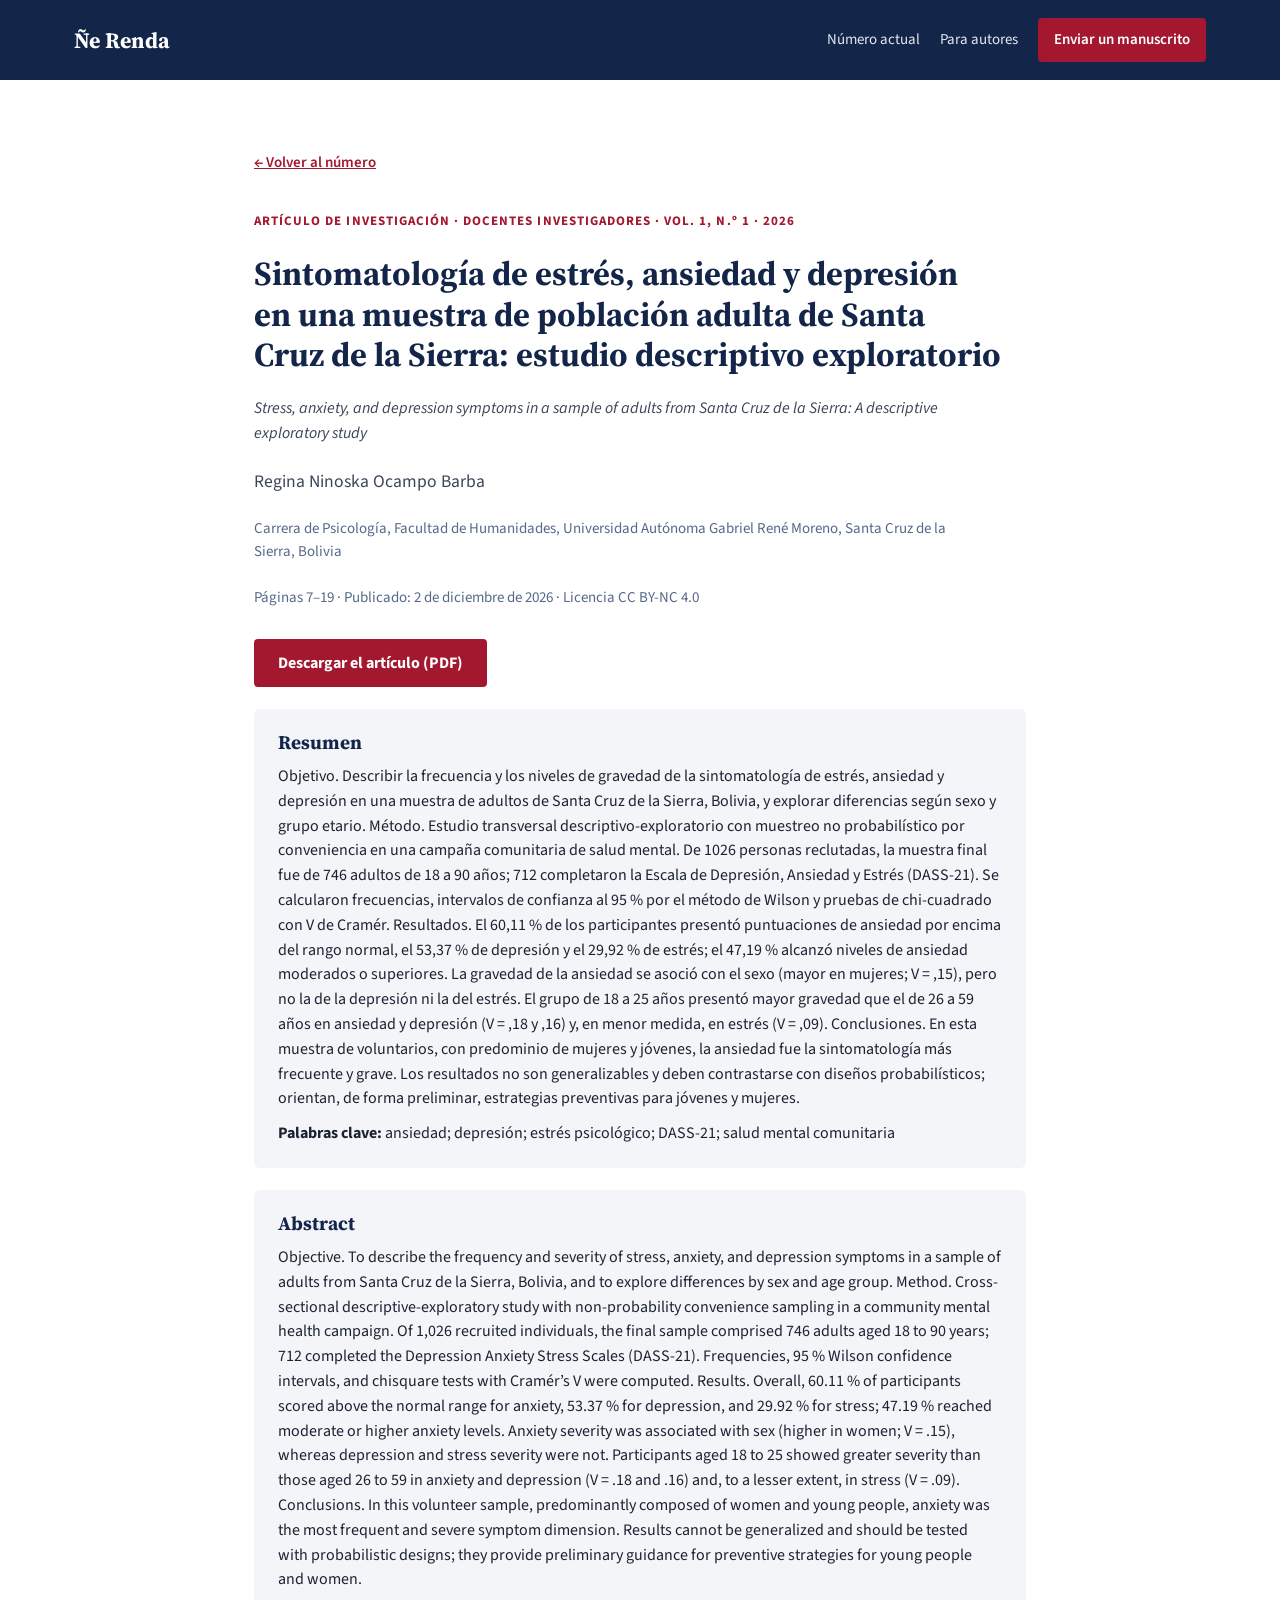
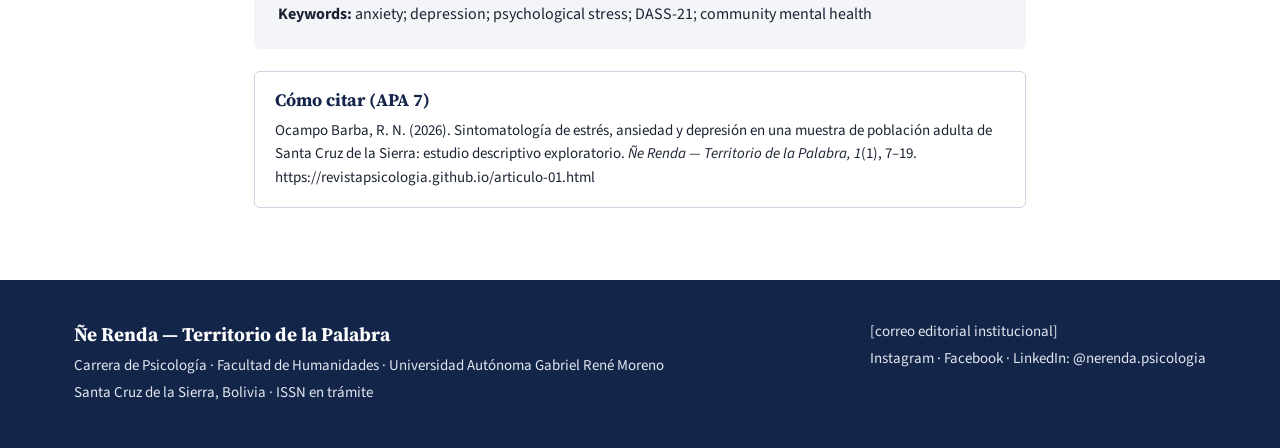
==== articulo-01.html @ d5024cea "Add files via upload" ====
<!doctype html>
<html lang="es">
<head>
<meta charset="utf-8">
<meta name="viewport" content="width=device-width, initial-scale=1">
<title>Sintomatología de estrés, ansiedad y depresión en una muestra de población adulta de Santa Cruz de la Sierra: estudio descriptivo exploratorio · Ñe Renda, Vol. 1, N.º 1</title>
<meta name="description" content="Estrés, ansiedad y depresión en población adulta cruceña, con la escala DASS-21. Artículo del Vol. 1, N.º 1 de Ñe Renda, revista académica de Psicología de la UAGRM.">
<link rel="preconnect" href="https://fonts.googleapis.com">
<link rel="preconnect" href="https://fonts.gstatic.com" crossorigin>
<link href="https://fonts.googleapis.com/css2?family=Source+Serif+4:opsz,wght@8..60,400;8..60,600;8..60,700&family=Source+Sans+3:ital,wght@0,400;0,600;0,700;1,400&display=swap" rel="stylesheet">
<link rel="stylesheet" href="css/estilos.css">
</head>
<body>

<header class="cabecera">
<div class="contenedor cabecera-fila">
<a href="index.html" class="marca">
<span class="marca-nombre">Ñe Renda</span>
</a>
<nav class="navegacion" aria-label="Secciones del sitio">
<a href="index.html#numero">Número actual</a>
<a href="index.html#autores">Para autores</a>
<a href="index.html#contacto" class="destacado">Enviar un manuscrito</a>
</nav>
</div>
</header>

<main class="articulo-cuerpo">
<p class="volver"><a href="index.html#numero">← Volver al número</a></p>
<p class="tipo">Artículo de investigación · Docentes investigadores · Vol. 1, N.º 1 · 2026</p>
<h1>Sintomatología de estrés, ansiedad y depresión en una muestra de población adulta de Santa Cruz de la Sierra: estudio descriptivo exploratorio</h1>
<p class="autoria" style="font-style: italic; font-size: 1rem;">Stress, anxiety, and depression symptoms in a sample of adults from Santa Cruz de la Sierra: A descriptive exploratory study</p>
<p class="autoria">Regina Ninoska Ocampo Barba</p>
<p class="referencia">Carrera de Psicología, Facultad de Humanidades, Universidad Autónoma Gabriel René Moreno, Santa Cruz de la Sierra, Bolivia</p>
<p class="referencia">Páginas 7–19 · Publicado: 2 de diciembre de 2026 · Licencia CC BY-NC 4.0</p>

<div class="botones">
<a class="boton boton-rojo" href="pdf/articulo-01.pdf">Descargar el artículo (PDF)</a>
</div>

<div class="bloque-resumen">
<h2>Resumen</h2>
<p>Objetivo. Describir la frecuencia y los niveles de gravedad de la sintomatología de estrés, ansiedad y depresión en una muestra de adultos de Santa Cruz de la Sierra, Bolivia, y explorar diferencias según sexo y grupo etario. Método. Estudio transversal descriptivo-exploratorio con muestreo no probabilístico por conveniencia en una campaña comunitaria de salud mental. De 1026 personas reclutadas, la muestra final fue de 746 adultos de 18 a 90 años; 712 completaron la Escala de Depresión, Ansiedad y Estrés (DASS-21). Se calcularon frecuencias, intervalos de confianza al 95 % por el método de Wilson y pruebas de chi-cuadrado con V de Cramér. Resultados. El 60,11 % de los participantes presentó puntuaciones de ansiedad por encima del rango normal, el 53,37 % de depresión y el 29,92 % de estrés; el 47,19 % alcanzó niveles de ansiedad moderados o superiores. La gravedad de la ansiedad se asoció con el sexo (mayor en mujeres; V = ,15), pero no la de la depresión ni la del estrés. El grupo de 18 a 25 años presentó mayor gravedad que el de 26 a 59 años en ansiedad y depresión (V = ,18 y ,16) y, en menor medida, en estrés (V = ,09). Conclusiones. En esta muestra de voluntarios, con predominio de mujeres y jóvenes, la ansiedad fue la sintomatología más frecuente y grave. Los resultados no son generalizables y deben contrastarse con diseños probabilísticos; orientan, de forma preliminar, estrategias preventivas para jóvenes y mujeres.</p>
<p><strong>Palabras clave:</strong> ansiedad; depresión; estrés psicológico; DASS-21; salud mental comunitaria</p>
</div>

<div class="bloque-resumen">
<h2>Abstract</h2>
<p>Objective. To describe the frequency and severity of stress, anxiety, and depression symptoms in a sample of adults from Santa Cruz de la Sierra, Bolivia, and to explore differences by sex and age group. Method. Cross-sectional descriptive-exploratory study with non-probability convenience sampling in a community mental health campaign. Of 1,026 recruited individuals, the final sample comprised 746 adults aged 18 to 90 years; 712 completed the Depression Anxiety Stress Scales (DASS-21). Frequencies, 95 % Wilson confidence intervals, and chisquare tests with Cramér’s V were computed. Results. Overall, 60.11 % of participants scored above the normal range for anxiety, 53.37 % for depression, and 29.92 % for stress; 47.19 % reached moderate or higher anxiety levels. Anxiety severity was associated with sex (higher in women; V = .15), whereas depression and stress severity were not. Participants aged 18 to 25 showed greater severity than those aged 26 to 59 in anxiety and depression (V = .18 and .16) and, to a lesser extent, in stress (V = .09). Conclusions. In this volunteer sample, predominantly composed of women and young people, anxiety was the most frequent and severe symptom dimension. Results cannot be generalized and should be tested with probabilistic designs; they provide preliminary guidance for preventive strategies for young people and women.</p>
<p><strong>Keywords:</strong> anxiety; depression; psychological stress; DASS-21; community mental health</p>
</div>

<div class="bloque-citar">
<h2>Cómo citar (APA 7)</h2>
<p>Ocampo Barba, R. N. (2026). Sintomatología de estrés, ansiedad y depresión en una muestra de población adulta de Santa Cruz de la Sierra: estudio descriptivo exploratorio. <em>Ñe Renda — Territorio de la Palabra, 1</em>(1), 7–19. https://revistapsicologia.github.io/articulo-01.html</p>
</div>
</main>

<footer class="pie">
<div class="contenedor pie-fila">
<div>
<p class="titulo">Ñe Renda — Territorio de la Palabra</p>
<p>Carrera de Psicología · Facultad de Humanidades · Universidad Autónoma Gabriel René Moreno</p>
<p>Santa Cruz de la Sierra, Bolivia · ISSN en trámite</p>
</div>
<div>
<p>[correo editorial institucional]</p>
<p>Instagram · Facebook · LinkedIn: @nerenda.psicologia</p>
</div>
</div>
</footer>

</body>
</html>
---- css/estilos.css ----
/* Ñe Renda — Territorio de la Palabra · hoja de estilos del sitio
   Paleta: azul marino #14254A · gris azulado #6B7F99 (texto pequeño: #56698A) · rojo carmín #A3172F
   Tipografías: Source Serif 4 (titulares) · Source Sans 3 (texto) — cargadas desde Google Fonts en cada página */

* { box-sizing: border-box; }

body {
  margin: 0;
  font-family: 'Source Sans 3', system-ui, -apple-system, sans-serif;
  color: #1B2333;
  background: #ffffff;
  line-height: 1.55;
}

h1, h2, h3 { font-family: 'Source Serif 4', Georgia, serif; color: #14254A; line-height: 1.2; text-wrap: balance; }
p, li { text-wrap: pretty; }

a { color: #A3172F; }
a:hover { color: #14254A; }

.contenedor { max-width: 1180px; margin: 0 auto; padding-left: 24px; padding-right: 24px; }

/* Cabecera y navegación */
.cabecera { background: #14254A; color: #ffffff; }
.cabecera-fila { display: flex; flex-wrap: wrap; justify-content: space-between; align-items: center; gap: 16px; padding-top: 18px; padding-bottom: 18px; }
.marca { display: flex; align-items: center; gap: 12px; color: #ffffff; text-decoration: none; min-height: 44px; }
.marca-logo { height: 44px; width: auto; }
.marca-nombre { font-family: 'Source Serif 4', Georgia, serif; font-size: 22px; font-weight: 700; }
.navegacion { display: flex; flex-wrap: wrap; gap: 4px 20px; font-size: 15px; align-items: center; }
.navegacion a { color: #E3E8F0; text-decoration: none; padding: 10px 0; }
.navegacion a:hover { color: #ffffff; text-decoration: underline; }
.navegacion a.destacado { color: #ffffff; background: #A3172F; padding: 10px 16px; border-radius: 4px; font-weight: 600; }
.navegacion a.destacado:hover { background: #8A1428; text-decoration: none; }

/* Portada (hero) */
.portada { background: #14254A; color: #ffffff; border-bottom: 6px solid #A3172F; }
.portada-fila { display: flex; flex-wrap: wrap; gap: 48px; align-items: center; padding-top: 72px; padding-bottom: 88px; }
.portada-texto { flex: 999 1 520px; min-width: 0; display: flex; flex-direction: column; gap: 20px; }
.portada-etiqueta { margin: 0; font-size: 14px; letter-spacing: 0.14em; text-transform: uppercase; color: #C9D3E2; }
.portada h1 { margin: 0; color: #ffffff; font-size: clamp(2.2rem, 5vw, 3.4rem); line-height: 1.08; }
.portada-bajada { margin: 0; font-size: 1.3rem; line-height: 1.5; color: #E3E8F0; max-width: 620px; }
.portada-imagen { flex: 1 1 260px; display: flex; justify-content: center; }
.portada-imagen img { width: 260px; height: auto; border-radius: 4px; box-shadow: 0 8px 24px rgba(0,0,0,0.35); }
.botones { display: flex; flex-wrap: wrap; gap: 12px; padding-top: 8px; }
.boton { display: inline-flex; align-items: center; min-height: 48px; padding: 0 24px; text-decoration: none; font-weight: 700; border-radius: 4px; border: 0; font-size: 16px; cursor: pointer; }
.boton-rojo { background: #A3172F; color: #ffffff; }
.boton-rojo:hover { background: #8A1428; color: #ffffff; }
.boton-borde-claro { border: 2px solid #ffffff; color: #ffffff; background: transparent; }
.boton-borde-claro:hover { background: rgba(255,255,255,0.12); color: #ffffff; }
.boton-borde-oscuro { border: 2px solid #14254A; color: #14254A; background: transparent; }
.boton-borde-oscuro:hover { background: #EDF0F6; color: #14254A; }

/* Franja de atributos */
.franja { background: #F3F5F9; }
.franja-fila { display: flex; flex-wrap: wrap; gap: 12px 40px; padding-top: 22px; padding-bottom: 22px; font-size: 15px; }
.franja strong { color: #14254A; }

/* Secciones de dos columnas */
.seccion { padding-top: 64px; }
.seccion-fila { display: flex; flex-wrap: wrap; gap: 40px; }
.seccion-titulo { flex: 1 1 300px; min-width: 0; }
.seccion-titulo h2 { margin: 0; font-size: 2rem; }
.seccion-cuerpo { flex: 999 1 560px; min-width: 0; max-width: 720px; display: flex; flex-direction: column; gap: 14px; font-size: 1.05rem; }
.seccion-cuerpo p, .seccion-cuerpo ul, .seccion-cuerpo ol { margin: 0; }
.seccion-cuerpo ul, .seccion-cuerpo ol { padding-left: 22px; display: flex; flex-direction: column; gap: 8px; }
.nota-suave { font-size: 1rem; color: #3A4558; }

/* Número actual */
.numero-cabeza { display: flex; flex-wrap: wrap; justify-content: space-between; align-items: flex-end; gap: 16px; }
.numero-etiqueta { margin: 0; font-size: 14px; letter-spacing: 0.12em; text-transform: uppercase; color: #A3172F; font-weight: 700; }
.numero-cabeza h2 { margin: 6px 0; font-size: 2rem; }
.numero-dato { margin: 0; color: #3A4558; }
.rejilla-articulos { display: grid; grid-template-columns: repeat(auto-fill, minmax(320px, 1fr)); gap: 20px; margin-top: 28px; }
.tarjeta-articulo { border: 1px solid #C9D3E2; border-radius: 6px; padding: 20px 22px; display: flex; flex-direction: column; gap: 10px; }
.tarjeta-articulo .tipo { margin: 0; font-size: 13px; letter-spacing: 0.08em; text-transform: uppercase; color: #56698A; font-weight: 700; }
.tarjeta-articulo h3 { margin: 0; font-size: 1.25rem; line-height: 1.3; }
.tarjeta-articulo h3 a { color: #14254A; text-decoration: none; }
.tarjeta-articulo h3 a:hover { color: #A3172F; text-decoration: underline; }
.tarjeta-articulo .autoria { margin: 0; font-size: 15px; color: #3A4558; }
.tarjeta-articulo .tema { margin: 0; font-size: 15px; }
.tarjeta-enlaces { display: flex; flex-wrap: wrap; gap: 8px 20px; margin-top: auto; padding-top: 6px; font-size: 15px; font-weight: 600; }
.tarjeta-enlaces a { padding: 10px 0; }
.nota-pie-seccion { margin: 16px 0 0 0; font-size: 14px; color: #56698A; }

/* Equipo */
.rejilla-equipo { display: grid; grid-template-columns: repeat(auto-fill, minmax(260px, 1fr)); gap: 20px; margin-top: 24px; }
.tarjeta-equipo { background: #F3F5F9; border-radius: 6px; padding: 18px 20px; display: flex; flex-direction: column; gap: 4px; }
.tarjeta-equipo .rol { margin: 0; font-size: 13px; text-transform: uppercase; letter-spacing: 0.08em; color: #56698A; font-weight: 700; }
.tarjeta-equipo .nombre { margin: 0; font-size: 1.1rem; font-weight: 700; color: #14254A; }
.tarjeta-equipo .detalle { margin: 0; font-size: 15px; color: #3A4558; }

/* Licencia */
.caja-licencia { border: 1px solid #C9D3E2; border-radius: 6px; padding: 22px 24px; display: flex; flex-wrap: wrap; gap: 12px 32px; align-items: center; margin-top: 48px; }
.caja-licencia .titulo { margin: 0; font-family: 'Source Serif 4', Georgia, serif; font-size: 1.3rem; font-weight: 700; color: #14254A; }
.caja-licencia p { margin: 0; flex: 999 1 420px; min-width: 0; }

/* Contacto y formulario */
.contacto { background: #F3F5F9; margin-top: 56px; }
.contacto-fila { display: flex; flex-wrap: wrap; gap: 40px; padding-top: 64px; padding-bottom: 72px; }
.formulario { background: #ffffff; border: 1px solid #C9D3E2; border-radius: 6px; padding: 28px; display: grid; grid-template-columns: repeat(2, minmax(0, 1fr)); gap: 18px 20px; }
.formulario label { display: flex; flex-direction: column; gap: 6px; font-weight: 600; font-size: 15px; }
.campo-ancho { grid-column: 1 / -1; }
.formulario input, .formulario select, .formulario textarea { font: inherit; font-weight: 400; border: 1px solid #8A9AB3; border-radius: 4px; padding: 10px 12px; min-height: 44px; }
.formulario textarea { resize: vertical; }
.casilla { flex-direction: row !important; gap: 10px !important; align-items: flex-start; font-weight: 400 !important; }
.casilla input { width: 20px; height: 20px; min-height: 20px; margin-top: 3px; }
@media (max-width: 640px) { .formulario { grid-template-columns: 1fr; } }

/* Pie */
.pie { background: #14254A; color: #E3E8F0; margin-top: 0; }
.pie-fila { display: flex; flex-wrap: wrap; justify-content: space-between; gap: 20px; padding-top: 40px; padding-bottom: 40px; font-size: 15px; }
.pie .titulo { margin: 0 0 4px 0; font-family: 'Source Serif 4', Georgia, serif; font-size: 1.2rem; font-weight: 700; color: #ffffff; }
.pie p { margin: 0 0 4px 0; }

/* Página de artículo */
.articulo-cuerpo { max-width: 820px; margin: 0 auto; padding: 56px 24px 72px 24px; display: flex; flex-direction: column; gap: 22px; }
.articulo-cuerpo .tipo { margin: 0; font-size: 13px; letter-spacing: 0.08em; text-transform: uppercase; color: #A3172F; font-weight: 700; }
.articulo-cuerpo h1 { margin: 0; font-size: 2.1rem; }
.articulo-cuerpo .autoria { margin: 0; font-size: 1.1rem; color: #3A4558; }
.articulo-cuerpo .referencia { margin: 0; font-size: 15px; color: #56698A; }
.bloque-resumen { background: #F3F5F9; border-radius: 6px; padding: 22px 24px; display: flex; flex-direction: column; gap: 10px; }
.bloque-resumen h2 { margin: 0; font-size: 1.2rem; }
.bloque-resumen p { margin: 0; }
.bloque-citar { border: 1px solid #C9D3E2; border-radius: 6px; padding: 18px 20px; display: flex; flex-direction: column; gap: 8px; font-size: 15px; }
.bloque-citar h2 { margin: 0; font-size: 1.1rem; }
.bloque-citar p { margin: 0; }
.volver { font-size: 15px; font-weight: 600; }
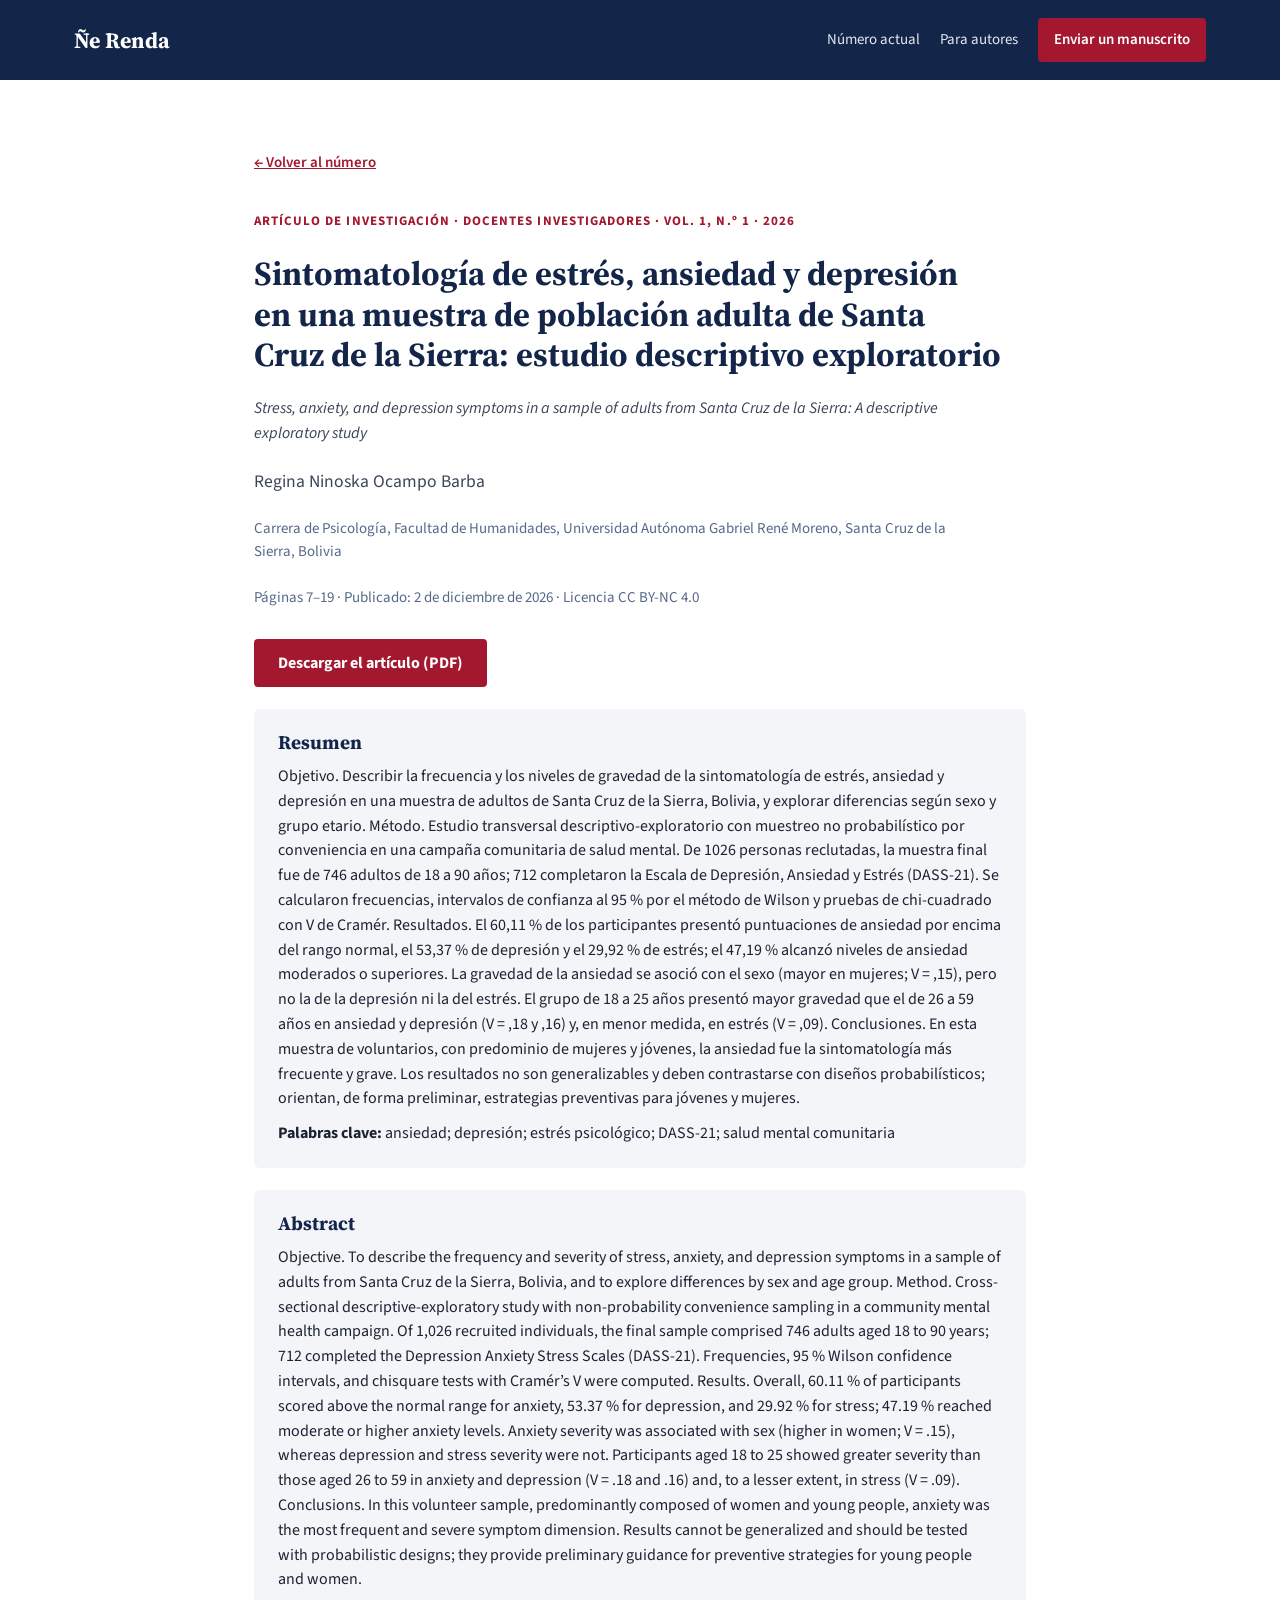
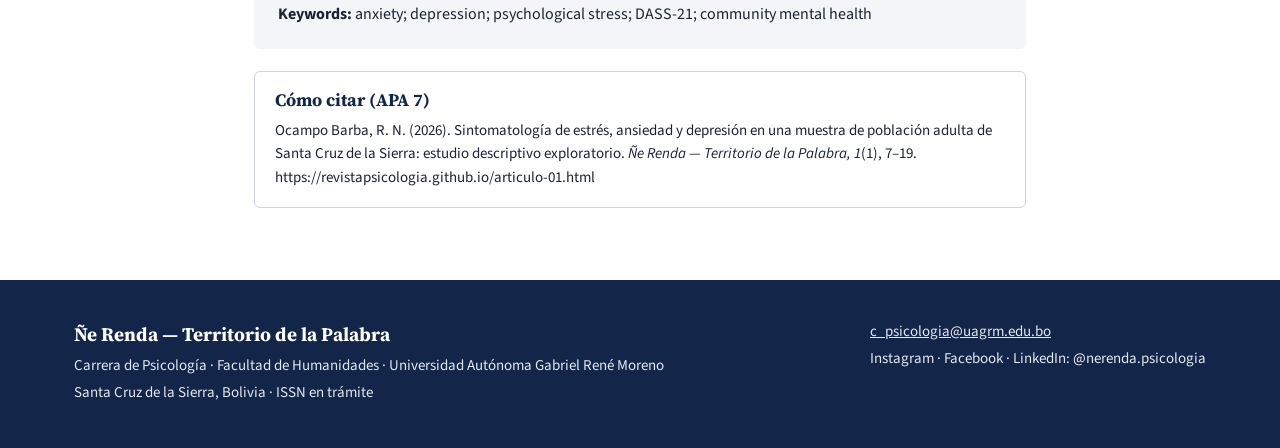
==== commit ed19d8f1: "Add files via upload" ====
--- a/articulo-01.html
+++ b/articulo-01.html
@@ -64,7 +64,7 @@
 <p>Santa Cruz de la Sierra, Bolivia · ISSN en trámite</p>
 </div>
 <div>
-<p>[correo editorial institucional]</p>
+<p><a href="mailto:c_psicologia@uagrm.edu.bo" style="color: #E3E8F0">c_psicologia@uagrm.edu.bo</a></p>
 <p>Instagram · Facebook · LinkedIn: @nerenda.psicologia</p>
 </div>
 </div>
--- a/css/estilos.css
+++ b/css/estilos.css
@@ -125,3 +125,19 @@
 .bloque-citar h2 { margin: 0; font-size: 1.1rem; }
 .bloque-citar p { margin: 0; }
 .volver { font-size: 15px; font-weight: 600; }
+
+/* Estadísticas de la convocatoria */
+.estadisticas { padding-top: 56px; padding-bottom: 8px; }
+.est-cifras { display: grid; grid-template-columns: repeat(auto-fit, minmax(160px, 1fr)); gap: 16px; margin-top: 24px; }
+.est-cifra { background: #14254A; color: #ffffff; border-radius: 6px; padding: 20px 22px; }
+.est-cifra .num { margin: 0; font-family: 'Source Serif 4', Georgia, serif; font-size: 2.6rem; font-weight: 700; line-height: 1; }
+.est-cifra .rot { margin: 6px 0 0 0; font-size: 14px; color: #C9D3E2; }
+.est-controles { display: flex; flex-wrap: wrap; gap: 10px; margin-top: 26px; }
+.est-controles button { font: inherit; font-weight: 600; font-size: 15px; min-height: 44px; padding: 0 18px; border-radius: 4px; border: 2px solid #14254A; background: #ffffff; color: #14254A; cursor: pointer; }
+.est-controles button[aria-pressed="true"] { background: #14254A; color: #ffffff; }
+.est-barras { margin-top: 18px; display: flex; flex-direction: column; gap: 12px; }
+.est-fila { display: grid; grid-template-columns: minmax(150px, 220px) 1fr 44px; gap: 12px; align-items: center; font-size: 15px; }
+.est-pista { background: #F3F5F9; border: 1px solid #C9D3E2; border-radius: 4px; height: 22px; overflow: hidden; }
+.est-barra { height: 100%; background: #A3172F; width: 0%; transition: width 0.6s ease; }
+.est-valor { text-align: right; font-weight: 700; color: #14254A; }
+.est-nota { margin-top: 14px; font-size: 13px; color: #56698A; }
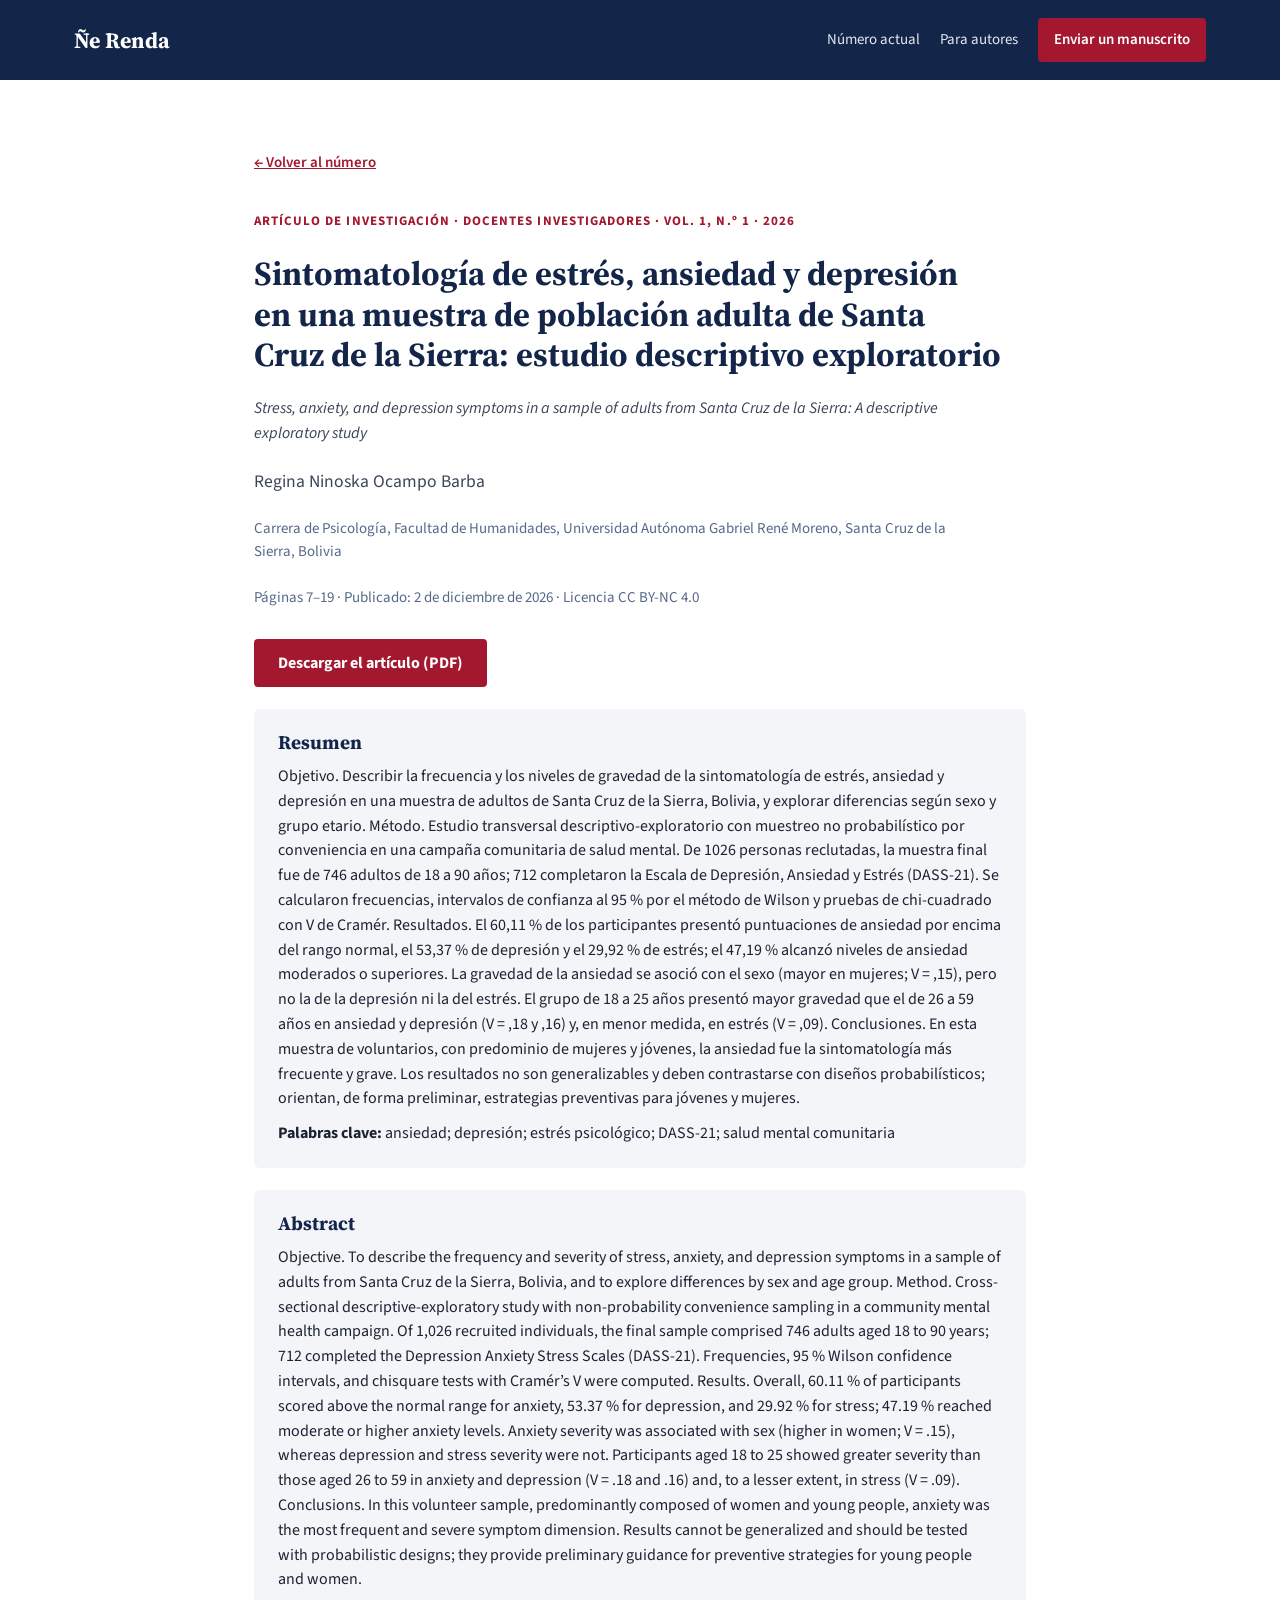
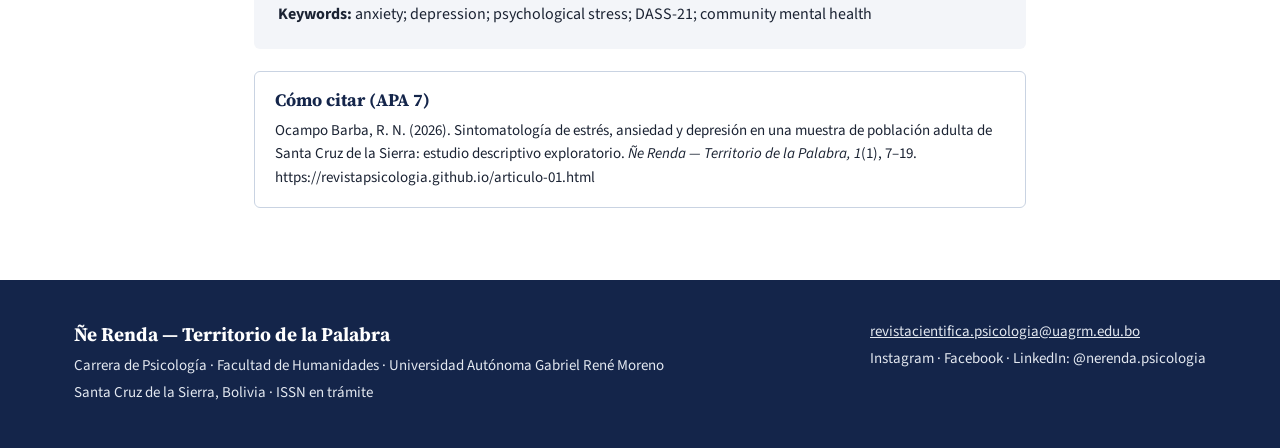
==== commit 8434579a: "Add files via upload" ====
--- a/articulo-01.html
+++ b/articulo-01.html
@@ -64,7 +64,7 @@
 <p>Santa Cruz de la Sierra, Bolivia · ISSN en trámite</p>
 </div>
 <div>
-<p><a href="mailto:c_psicologia@uagrm.edu.bo" style="color: #E3E8F0">c_psicologia@uagrm.edu.bo</a></p>
+<p><a href="mailto:revistacientifica.psicologia@uagrm.edu.bo" style="color: #E3E8F0">revistacientifica.psicologia@uagrm.edu.bo</a></p>
 <p>Instagram · Facebook · LinkedIn: @nerenda.psicologia</p>
 </div>
 </div>
